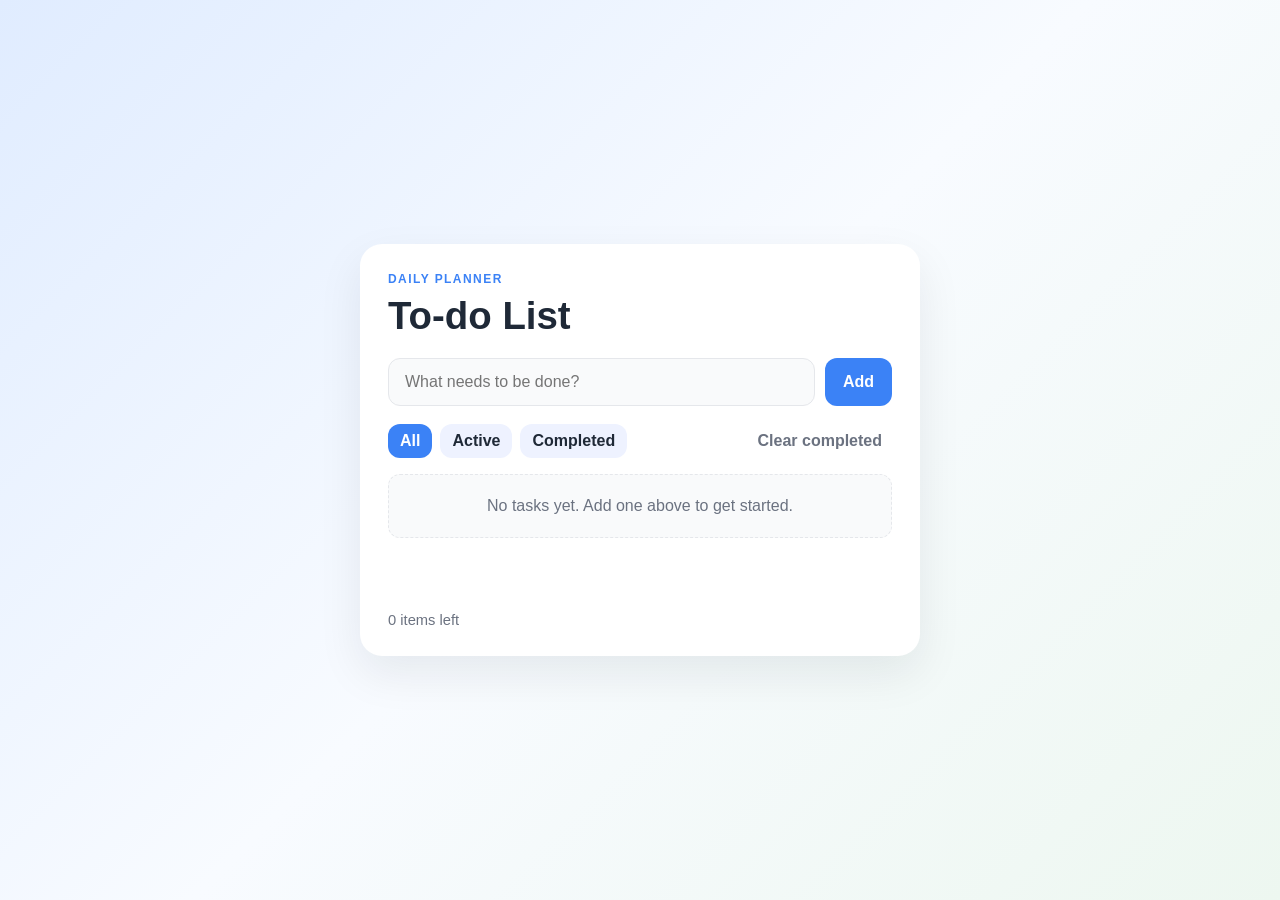
==== index.html @ 7d677d6a "Create a localStorage-powered to-do list website for the repository." ====
<!DOCTYPE html>
<html lang="en">
  <head>
    <meta charset="UTF-8" />
    <meta name="viewport" content="width=device-width, initial-scale=1.0" />
    <title>Todo List</title>
    <link rel="stylesheet" href="styles.css" />
  </head>
  <body>
    <main class="app">
      <section class="todo-card">
        <header class="header">
          <p class="eyebrow">Daily planner</p>
          <h1>To-do List</h1>
        </header>

        <form id="todo-form" class="todo-form">
          <label class="sr-only" for="todo-input">Add new task</label>
          <input
            id="todo-input"
            type="text"
            placeholder="What needs to be done?"
            autocomplete="off"
          />
          <button type="submit">Add</button>
        </form>

        <div class="toolbar">
          <div class="filters" aria-label="Task filters">
            <button class="filter-btn active" data-filter="all" type="button">All</button>
            <button class="filter-btn" data-filter="active" type="button">Active</button>
            <button class="filter-btn" data-filter="completed" type="button">Completed</button>
          </div>

          <button id="clear-completed" class="secondary-btn" type="button">
            Clear completed
          </button>
        </div>

        <ul id="todo-list" class="todo-list" aria-live="polite"></ul>

        <footer class="status-bar">
          <span id="items-left">0 items left</span>
        </footer>
      </section>
    </main>

    <script src="script.js"></script>
  </body>
</html>
---- styles.css ----
:root {
  --bg: #f4f7fb;
  --card: #ffffff;
  --primary: #3b82f6;
  --primary-dark: #1d4ed8;
  --success: #22c55e;
  --danger: #ef4444;
  --text: #1f2937;
  --muted: #6b7280;
  --line: #e5e7eb;
  --shadow: 0 18px 45px rgba(15, 23, 42, 0.08);
}

* {
  box-sizing: border-box;
}

body {
  margin: 0;
  min-height: 100vh;
  display: grid;
  place-items: center;
  background: linear-gradient(135deg, #e0ecff, #f8fbff 50%, #edf7f0);
  font-family: Arial, Helvetica, sans-serif;
  color: var(--text);
}

button,
input {
  font: inherit;
}

.app {
  width: min(92vw, 560px);
}

.todo-card {
  background: var(--card);
  border-radius: 22px;
  box-shadow: var(--shadow);
  padding: 28px;
}

.header {
  margin-bottom: 20px;
}

.eyebrow {
  margin: 0 0 8px;
  font-size: 0.75rem;
  letter-spacing: 0.12em;
  text-transform: uppercase;
  color: var(--primary);
  font-weight: 700;
}

h1 {
  margin: 0;
  font-size: clamp(2rem, 3vw, 2.5rem);
}

.todo-form {
  display: flex;
  gap: 10px;
  margin-bottom: 18px;
}

.todo-form input {
  flex: 1;
  padding: 14px 16px;
  border: 1px solid var(--line);
  border-radius: 12px;
  background: #f9fafb;
  font-size: 1rem;
  transition: border-color 0.2s ease, box-shadow 0.2s ease;
}

.todo-form input:focus {
  outline: none;
  border-color: var(--primary);
  box-shadow: 0 0 0 3px rgba(59, 130, 246, 0.15);
}

.todo-form button,
.secondary-btn,
.filter-btn,
.task-delete {
  border: none;
  border-radius: 12px;
  cursor: pointer;
  transition: transform 0.15s ease, opacity 0.15s ease;
}

.todo-form button {
  padding: 14px 18px;
  background: var(--primary);
  color: white;
  font-weight: 700;
}

.todo-form button:hover,
.secondary-btn:hover,
.filter-btn:hover,
.task-delete:hover {
  transform: translateY(-1px);
}

.toolbar {
  display: flex;
  justify-content: space-between;
  align-items: center;
  gap: 12px;
  margin-bottom: 16px;
}

.filters {
  display: flex;
  gap: 8px;
  flex-wrap: wrap;
}

.filter-btn {
  padding: 8px 12px;
  background: #eef2ff;
  color: var(--text);
  font-weight: 600;
}

.filter-btn.active {
  background: var(--primary);
  color: #fff;
}

.secondary-btn {
  background: transparent;
  color: var(--muted);
  padding: 8px 10px;
  font-weight: 600;
}

.todo-list {
  list-style: none;
  margin: 0;
  padding: 0;
  display: flex;
  flex-direction: column;
  gap: 10px;
  min-height: 120px;
}

.todo-item {
  display: flex;
  align-items: center;
  justify-content: space-between;
  gap: 10px;
  padding: 12px 14px;
  border: 1px solid var(--line);
  border-radius: 12px;
  background: #fbfdff;
}

.task-main {
  display: flex;
  align-items: center;
  gap: 12px;
  flex: 1;
  min-width: 0;
}

.task-check {
  width: 20px;
  height: 20px;
  accent-color: var(--success);
  cursor: pointer;
}

.task-text {
  flex: 1;
  overflow-wrap: anywhere;
  word-break: break-word;
}

.todo-item.completed .task-text {
  text-decoration: line-through;
  color: var(--muted);
}

.task-delete {
  background: #fff1f2;
  color: var(--danger);
  padding: 8px 10px;
  font-weight: 700;
}

.empty-state {
  border: 1px dashed var(--line);
  background: #f9fafb;
  color: var(--muted);
  border-radius: 12px;
  padding: 22px 16px;
  text-align: center;
}

.status-bar {
  margin-top: 18px;
  color: var(--muted);
  font-size: 0.92rem;
}

.sr-only {
  position: absolute;
  width: 1px;
  height: 1px;
  padding: 0;
  margin: -1px;
  overflow: hidden;
  clip: rect(0, 0, 0, 0);
  white-space: nowrap;
  border: 0;
}

@media (max-width: 480px) {
  .todo-card {
    padding: 20px 16px;
  }

  .toolbar {
    flex-direction: column;
    align-items: stretch;
  }

  .todo-form {
    flex-direction: column;
  }

  .todo-form button,
  .secondary-btn,
  .filter-btn {
    width: 100%;
  }
}
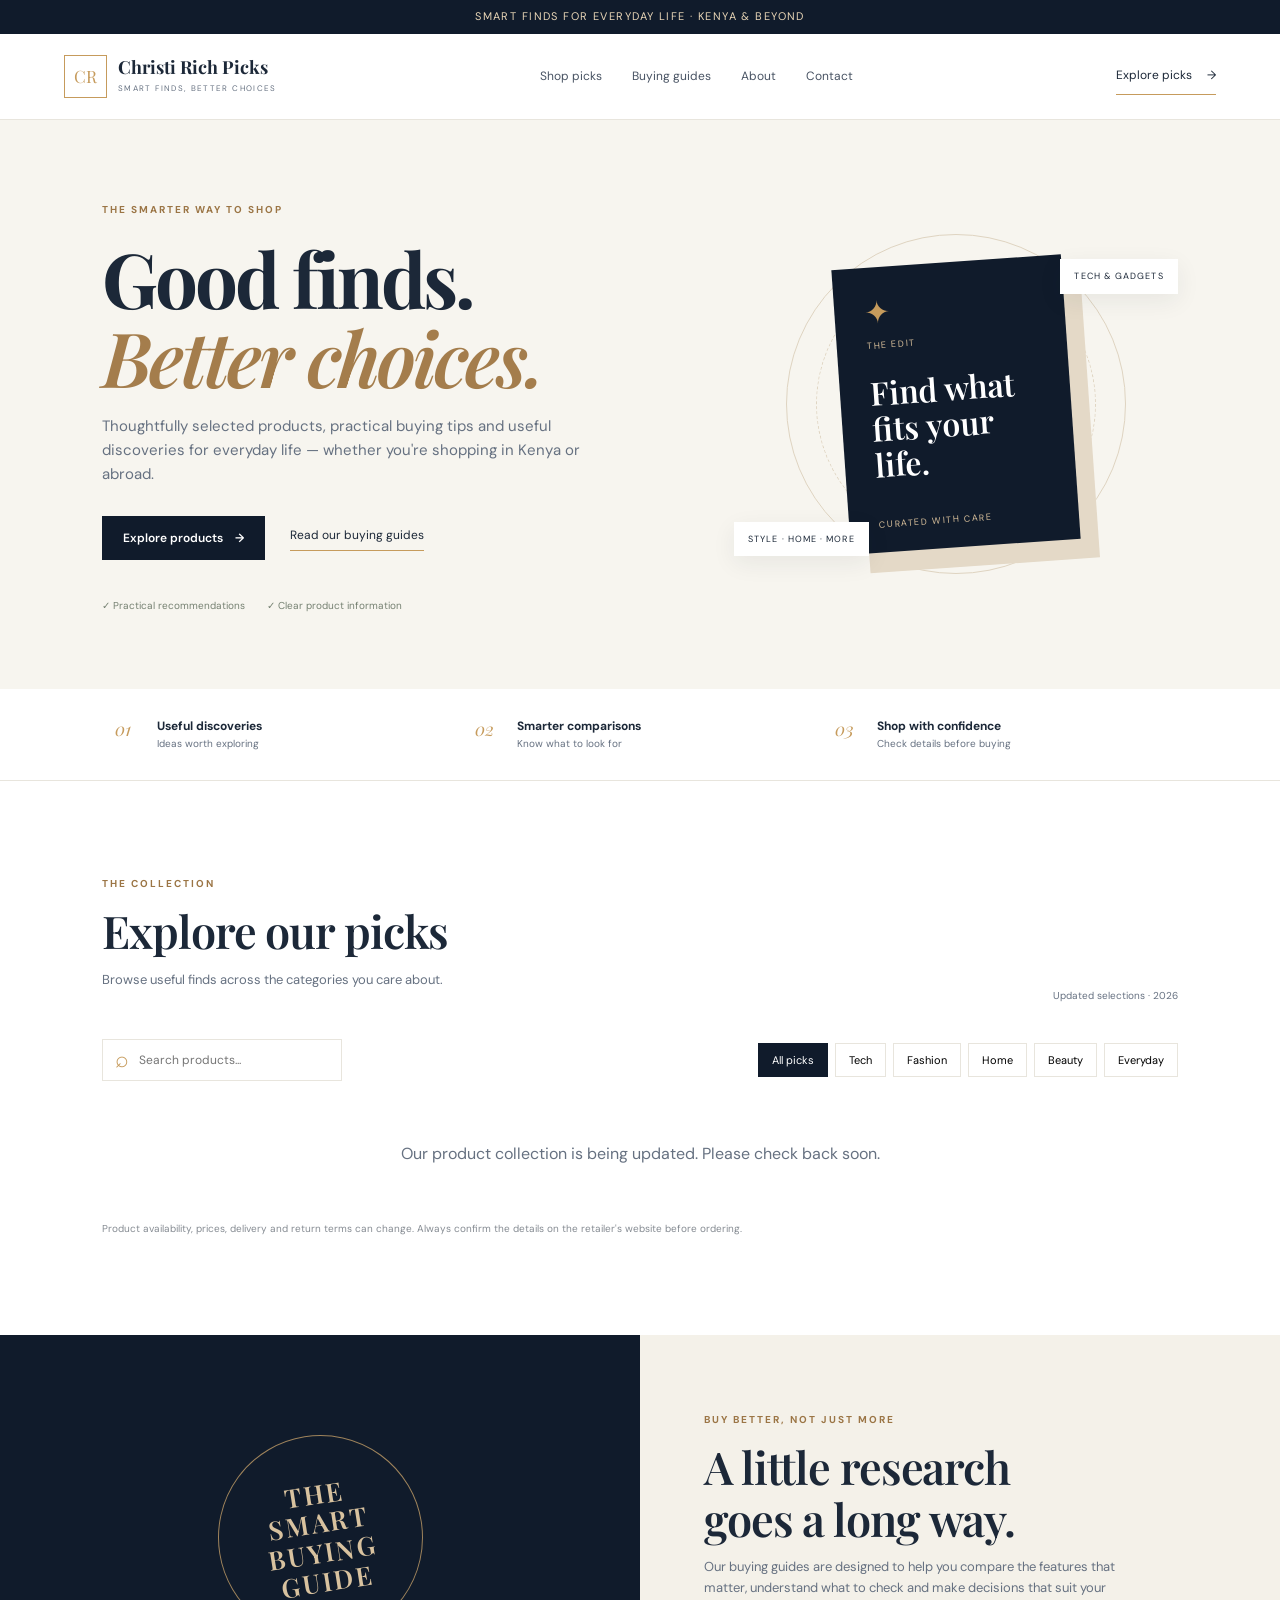
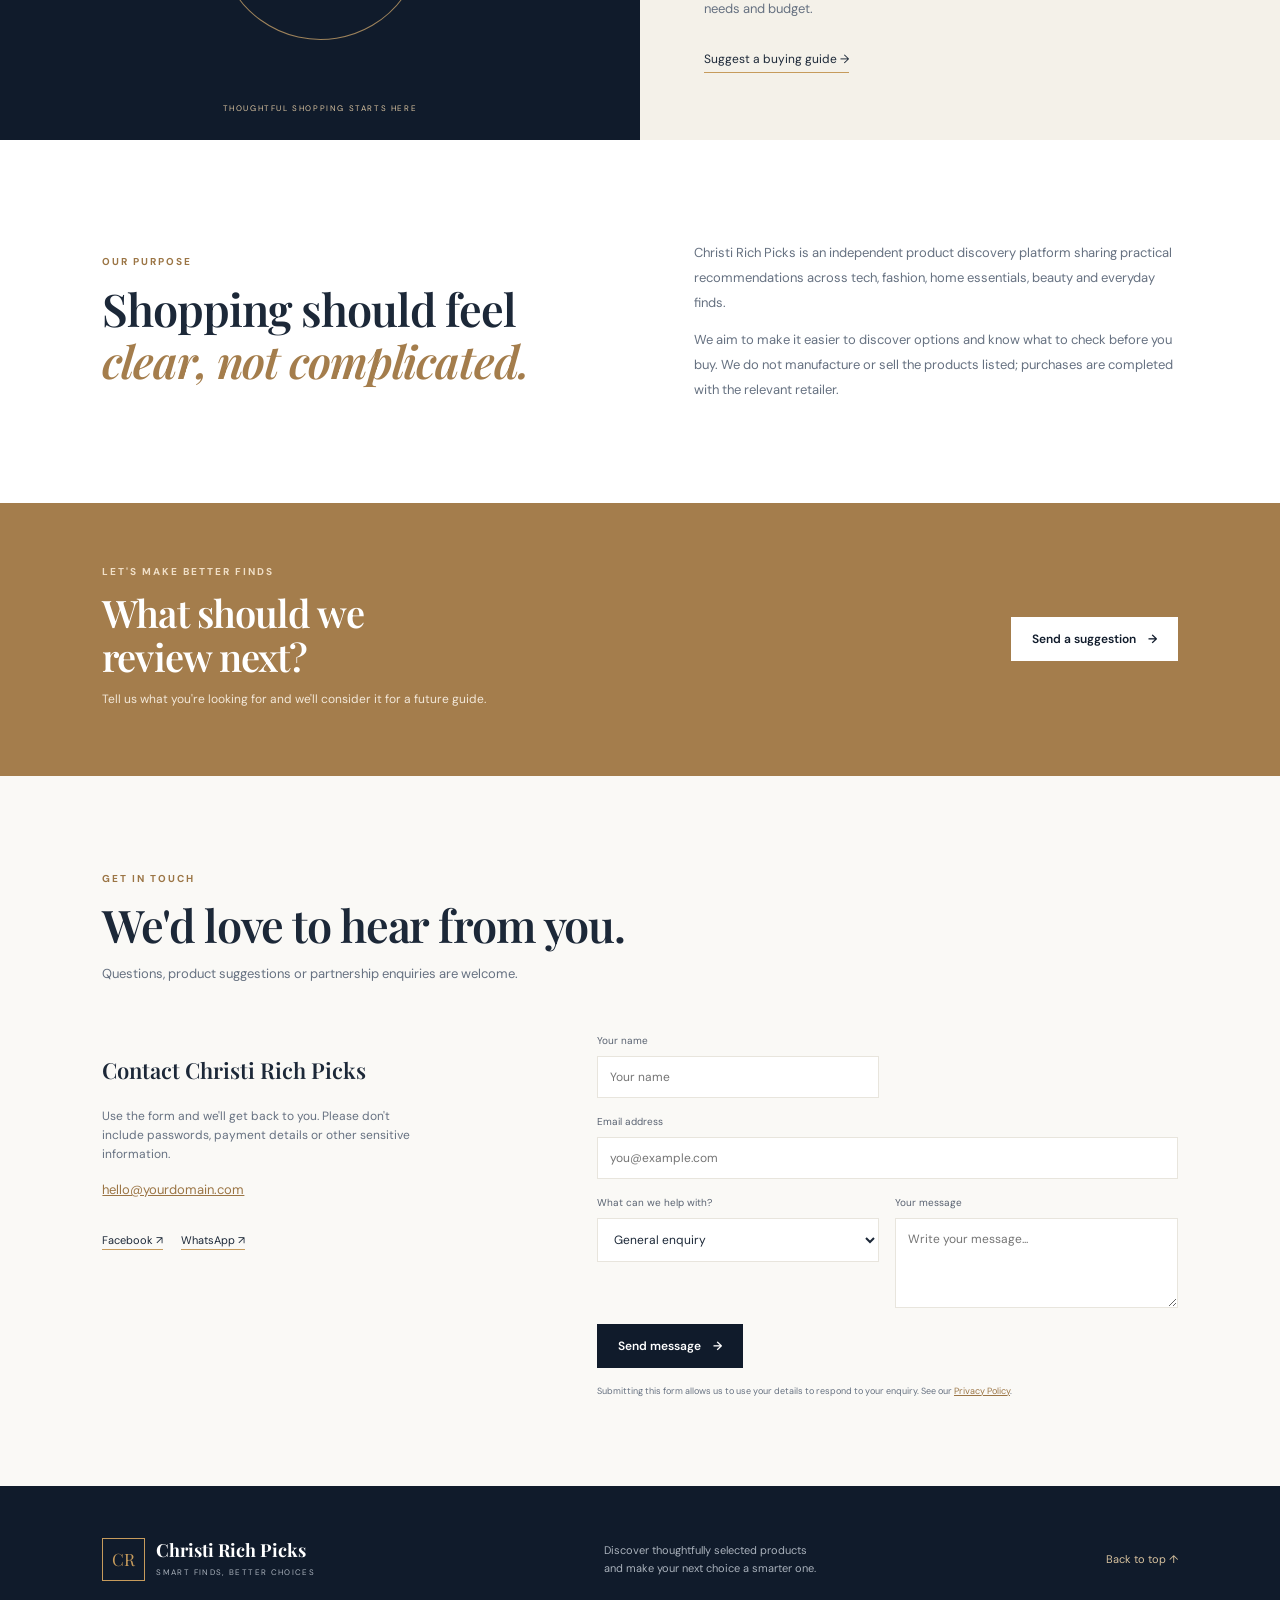
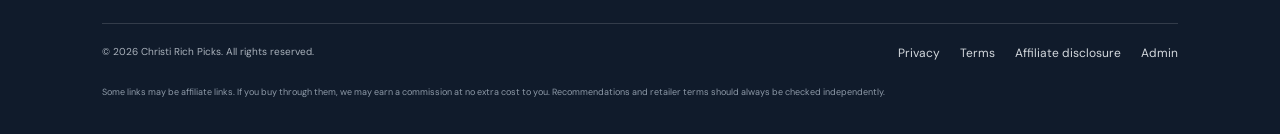
==== commit 74144da2: "Add files via upload" ====
--- a/index.html
+++ b/index.html
@@ -1,50 +1,112 @@
-<!DOCTYPE html>
+<!doctype html>
 <html lang="en">
-  <head>
-    <meta charset="UTF-8" />
-    <meta name="viewport" content="width=device-width, initial-scale=1.0" />
-    <title>Todo List</title>
-    <link rel="stylesheet" href="styles.css" />
-  </head>
-  <body>
-    <main class="app">
-      <section class="todo-card">
-        <header class="header">
-          <p class="eyebrow">Daily planner</p>
-          <h1>To-do List</h1>
-        </header>
+<head>
+  <meta charset="utf-8">
+  <meta name="viewport" content="width=device-width, initial-scale=1">
+  <meta name="description" content="Christi Rich Picks helps you discover useful tech, fashion, home and everyday products in Kenya and around the world.">
+  <meta name="theme-color" content="#101b2b">
+  <title>Christi Rich Picks | Smart Finds, Better Choices</title>
+  <link rel="icon" href="/assets/favicon.svg" type="image/svg+xml">
+  <link rel="stylesheet" href="/styles.css">
+  <meta property="og:title" content="Christi Rich Picks | Smart Finds, Better Choices">
+  <meta property="og:description" content="Discover practical product finds, comparisons and buying guides.">
+  <meta property="og:type" content="website">
+  <meta property="og:image" content="/assets/social-preview.svg">
+</head>
+<body>
+  <div class="announcement">Smart finds for everyday life · Kenya & beyond</div>
+  <header class="site-header">
+    <a class="brand" href="/" aria-label="Christi Rich Picks home">
+      <span class="brand-mark">CR</span>
+      <span><strong>Christi Rich Picks</strong><small>SMART FINDS, BETTER CHOICES</small></span>
+    </a>
+    <button class="menu-toggle" id="menuToggle" aria-label="Open navigation" aria-expanded="false">☰</button>
+    <nav id="mainNav">
+      <a href="#shop">Shop picks</a><a href="#guides">Buying guides</a><a href="#about">About</a><a href="#contact">Contact</a>
+    </nav>
+    <a class="header-cta" href="#shop">Explore picks <span>→</span></a>
+  </header>
 
-        <form id="todo-form" class="todo-form">
-          <label class="sr-only" for="todo-input">Add new task</label>
-          <input
-            id="todo-input"
-            type="text"
-            placeholder="What needs to be done?"
-            autocomplete="off"
-          />
-          <button type="submit">Add</button>
+  <main>
+    <section class="hero">
+      <div class="hero-copy">
+        <span class="eyebrow">THE SMARTER WAY TO SHOP</span>
+        <h1>Good finds.<br><em>Better choices.</em></h1>
+        <p>Thoughtfully selected products, practical buying tips and useful discoveries for everyday life — whether you're shopping in Kenya or abroad.</p>
+        <div class="hero-actions"><a class="button button-primary" href="#shop">Explore products <span>→</span></a><a class="text-link" href="#guides">Read our buying guides</a></div>
+        <div class="trust-row"><span>✓ Practical recommendations</span><span>✓ Clear product information</span></div>
+      </div>
+      <div class="hero-art" aria-label="Featured shopping categories">
+        <div class="art-orbit orbit-one"></div><div class="art-orbit orbit-two"></div>
+        <div class="art-card art-card-main"><span class="art-icon">✦</span><small>THE EDIT</small><strong>Find what<br>fits your life.</strong><span class="art-line"></span><small>CURATED WITH CARE</small></div>
+        <div class="floating-tag tag-top">TECH & GADGETS</div><div class="floating-tag tag-bottom">STYLE · HOME · MORE</div>
+      </div>
+    </section>
+
+    <section class="benefit-strip">
+      <div><span>01</span><strong>Useful discoveries</strong><small>Ideas worth exploring</small></div>
+      <div><span>02</span><strong>Smarter comparisons</strong><small>Know what to look for</small></div>
+      <div><span>03</span><strong>Shop with confidence</strong><small>Check details before buying</small></div>
+    </section>
+
+    <section class="section" id="shop">
+      <div class="section-heading">
+        <div><span class="eyebrow">THE COLLECTION</span><h2>Explore our picks</h2><p>Browse useful finds across the categories you care about.</p></div>
+        <span class="collection-note">Updated selections · 2026</span>
+      </div>
+      <div class="shop-controls">
+        <label class="search-box"><span>⌕</span><input id="productSearch" type="search" placeholder="Search products..." aria-label="Search products"></label>
+        <div class="category-filters" id="categoryFilters" aria-label="Filter by category">
+          <button class="filter active" data-category="All">All picks</button>
+          <button class="filter" data-category="Tech">Tech</button>
+          <button class="filter" data-category="Fashion">Fashion</button>
+          <button class="filter" data-category="Home">Home</button>
+          <button class="filter" data-category="Beauty">Beauty</button>
+          <button class="filter" data-category="Everyday">Everyday</button>
+        </div>
+      </div>
+      <div class="product-grid" id="productGrid" aria-live="polite"><div class="loading">Loading our picks…</div></div>
+      <p class="catalogue-note">Product availability, prices, delivery and return terms can change. Always confirm the details on the retailer's website before ordering.</p>
+    </section>
+
+    <section class="editorial" id="guides">
+      <div class="editorial-art"><div class="guide-stamp">THE<br>SMART<br>BUYING<br>GUIDE</div><span>THOUGHTFUL SHOPPING STARTS HERE</span></div>
+      <div class="editorial-copy"><span class="eyebrow">BUY BETTER, NOT JUST MORE</span><h2>A little research<br>goes a long way.</h2><p>Our buying guides are designed to help you compare the features that matter, understand what to check and make decisions that suit your needs and budget.</p><a href="#contact" class="text-link">Suggest a buying guide <span>→</span></a></div>
+    </section>
+
+    <section class="section about-section" id="about">
+      <div><span class="eyebrow">OUR PURPOSE</span><h2>Shopping should feel<br><em>clear, not complicated.</em></h2></div>
+      <div><p>Christi Rich Picks is an independent product discovery platform sharing practical recommendations across tech, fashion, home essentials, beauty and everyday finds.</p><p>We aim to make it easier to discover options and know what to check before you buy. We do not manufacture or sell the products listed; purchases are completed with the relevant retailer.</p></div>
+    </section>
+
+    <section class="newsletter-band">
+      <div><span class="eyebrow">LET'S MAKE BETTER FINDS</span><h2>What should we<br>review next?</h2><p>Tell us what you're looking for and we'll consider it for a future guide.</p></div>
+      <a class="button button-light" href="#contact">Send a suggestion <span>→</span></a>
+    </section>
+
+    <section class="section contact-section" id="contact">
+      <div class="section-heading"><div><span class="eyebrow">GET IN TOUCH</span><h2>We'd love to hear from you.</h2><p>Questions, product suggestions or partnership enquiries are welcome.</p></div></div>
+      <div class="contact-layout">
+        <div class="contact-details"><h3>Contact Christi Rich Picks</h3><p>Use the form and we'll get back to you. Please don't include passwords, payment details or other sensitive information.</p><a id="emailLink" href="mailto:hello@yourdomain.com">hello@yourdomain.com</a><div class="social-links"><a id="facebookLink" href="https://www.facebook.com/" target="_blank" rel="noopener">Facebook ↗</a><a id="whatsappLink" href="https://wa.me/" target="_blank" rel="noopener">WhatsApp ↗</a></div></div>
+        <form name="contact" method="POST" data-netlify="true" netlify-honeypot="bot-field" action="/success.html" class="contact-form">
+          <input type="hidden" name="form-name" value="contact">
+          <p class="hidden"><label>Do not fill this out: <input name="bot-field"></label></p>
+          <label>Your name<input name="name" type="text" autocomplete="name" required placeholder="Your name"></label>
+          <label>Email address<input name="email" type="email" autocomplete="email" required placeholder="you@example.com"></label>
+          <label>What can we help with?<select name="topic"><option>General enquiry</option><option>Product suggestion</option><option>Partnership enquiry</option><option>Website feedback</option></select></label>
+          <label>Your message<textarea name="message" rows="4" required placeholder="Write your message..."></textarea></label>
+          <button class="button button-primary" type="submit">Send message <span>→</span></button>
+          <small>Submitting this form allows us to use your details to respond to your enquiry. See our <a href="/privacy.html">Privacy Policy</a>.</small>
         </form>
+      </div>
+    </section>
+  </main>
 
-        <div class="toolbar">
-          <div class="filters" aria-label="Task filters">
-            <button class="filter-btn active" data-filter="all" type="button">All</button>
-            <button class="filter-btn" data-filter="active" type="button">Active</button>
-            <button class="filter-btn" data-filter="completed" type="button">Completed</button>
-          </div>
-
-          <button id="clear-completed" class="secondary-btn" type="button">
-            Clear completed
-          </button>
-        </div>
-
-        <ul id="todo-list" class="todo-list" aria-live="polite"></ul>
-
-        <footer class="status-bar">
-          <span id="items-left">0 items left</span>
-        </footer>
-      </section>
-    </main>
-
-    <script src="script.js"></script>
-  </body>
-</html>
+  <footer class="site-footer">
+    <div class="footer-top"><a class="brand brand-footer" href="/"><span class="brand-mark">CR</span><span><strong>Christi Rich Picks</strong><small>SMART FINDS, BETTER CHOICES</small></span></a><p>Discover thoughtfully selected products<br>and make your next choice a smarter one.</p><a href="#shop" class="footer-top-link">Back to top ↑</a></div>
+    <div class="footer-bottom"><span>© <span id="year"></span> Christi Rich Picks. All rights reserved.</span><div><a href="/privacy.html">Privacy</a><a href="/terms.html">Terms</a><a href="/disclosure.html">Affiliate disclosure</a><a href="/admin/">Admin</a></div></div>
+    <p class="footer-disclosure">Some links may be affiliate links. If you buy through them, we may earn a commission at no extra cost to you. Recommendations and retailer terms should always be checked independently.</p>
+  </footer>
+  <script src="/site-config.js"></script><script src="/app.js"></script>
+</body>
+</html>
--- a/styles.css
+++ b/styles.css
@@ -1,241 +1,5 @@
-:root {
-  --bg: #f4f7fb;
-  --card: #ffffff;
-  --primary: #3b82f6;
-  --primary-dark: #1d4ed8;
-  --success: #22c55e;
-  --danger: #ef4444;
-  --text: #1f2937;
-  --muted: #6b7280;
-  --line: #e5e7eb;
-  --shadow: 0 18px 45px rgba(15, 23, 42, 0.08);
-}
-
-* {
-  box-sizing: border-box;
-}
-
-body {
-  margin: 0;
-  min-height: 100vh;
-  display: grid;
-  place-items: center;
-  background: linear-gradient(135deg, #e0ecff, #f8fbff 50%, #edf7f0);
-  font-family: Arial, Helvetica, sans-serif;
-  color: var(--text);
-}
-
-button,
-input {
-  font: inherit;
-}
-
-.app {
-  width: min(92vw, 560px);
-}
-
-.todo-card {
-  background: var(--card);
-  border-radius: 22px;
-  box-shadow: var(--shadow);
-  padding: 28px;
-}
-
-.header {
-  margin-bottom: 20px;
-}
-
-.eyebrow {
-  margin: 0 0 8px;
-  font-size: 0.75rem;
-  letter-spacing: 0.12em;
-  text-transform: uppercase;
-  color: var(--primary);
-  font-weight: 700;
-}
-
-h1 {
-  margin: 0;
-  font-size: clamp(2rem, 3vw, 2.5rem);
-}
-
-.todo-form {
-  display: flex;
-  gap: 10px;
-  margin-bottom: 18px;
-}
-
-.todo-form input {
-  flex: 1;
-  padding: 14px 16px;
-  border: 1px solid var(--line);
-  border-radius: 12px;
-  background: #f9fafb;
-  font-size: 1rem;
-  transition: border-color 0.2s ease, box-shadow 0.2s ease;
-}
-
-.todo-form input:focus {
-  outline: none;
-  border-color: var(--primary);
-  box-shadow: 0 0 0 3px rgba(59, 130, 246, 0.15);
-}
-
-.todo-form button,
-.secondary-btn,
-.filter-btn,
-.task-delete {
-  border: none;
-  border-radius: 12px;
-  cursor: pointer;
-  transition: transform 0.15s ease, opacity 0.15s ease;
-}
-
-.todo-form button {
-  padding: 14px 18px;
-  background: var(--primary);
-  color: white;
-  font-weight: 700;
-}
-
-.todo-form button:hover,
-.secondary-btn:hover,
-.filter-btn:hover,
-.task-delete:hover {
-  transform: translateY(-1px);
-}
-
-.toolbar {
-  display: flex;
-  justify-content: space-between;
-  align-items: center;
-  gap: 12px;
-  margin-bottom: 16px;
-}
-
-.filters {
-  display: flex;
-  gap: 8px;
-  flex-wrap: wrap;
-}
-
-.filter-btn {
-  padding: 8px 12px;
-  background: #eef2ff;
-  color: var(--text);
-  font-weight: 600;
-}
-
-.filter-btn.active {
-  background: var(--primary);
-  color: #fff;
-}
-
-.secondary-btn {
-  background: transparent;
-  color: var(--muted);
-  padding: 8px 10px;
-  font-weight: 600;
-}
-
-.todo-list {
-  list-style: none;
-  margin: 0;
-  padding: 0;
-  display: flex;
-  flex-direction: column;
-  gap: 10px;
-  min-height: 120px;
-}
-
-.todo-item {
-  display: flex;
-  align-items: center;
-  justify-content: space-between;
-  gap: 10px;
-  padding: 12px 14px;
-  border: 1px solid var(--line);
-  border-radius: 12px;
-  background: #fbfdff;
-}
-
-.task-main {
-  display: flex;
-  align-items: center;
-  gap: 12px;
-  flex: 1;
-  min-width: 0;
-}
-
-.task-check {
-  width: 20px;
-  height: 20px;
-  accent-color: var(--success);
-  cursor: pointer;
-}
-
-.task-text {
-  flex: 1;
-  overflow-wrap: anywhere;
-  word-break: break-word;
-}
-
-.todo-item.completed .task-text {
-  text-decoration: line-through;
-  color: var(--muted);
-}
-
-.task-delete {
-  background: #fff1f2;
-  color: var(--danger);
-  padding: 8px 10px;
-  font-weight: 700;
-}
-
-.empty-state {
-  border: 1px dashed var(--line);
-  background: #f9fafb;
-  color: var(--muted);
-  border-radius: 12px;
-  padding: 22px 16px;
-  text-align: center;
-}
-
-.status-bar {
-  margin-top: 18px;
-  color: var(--muted);
-  font-size: 0.92rem;
-}
-
-.sr-only {
-  position: absolute;
-  width: 1px;
-  height: 1px;
-  padding: 0;
-  margin: -1px;
-  overflow: hidden;
-  clip: rect(0, 0, 0, 0);
-  white-space: nowrap;
-  border: 0;
-}
-
-@media (max-width: 480px) {
-  .todo-card {
-    padding: 20px 16px;
-  }
-
-  .toolbar {
-    flex-direction: column;
-    align-items: stretch;
-  }
-
-  .todo-form {
-    flex-direction: column;
-  }
-
-  .todo-form button,
-  .secondary-btn,
-  .filter-btn {
-    width: 100%;
-  }
-}
+@import url('https://fonts.googleapis.com/css2?family=DM+Sans:wght@400;500;600;700&family=Playfair+Display:ital,wght@0,600;0,700;1,600;1,700&display=swap');
+:root{--navy:#101b2b;--ink:#1c2838;--muted:#667181;--cream:#f7f5ef;--gold:#c69b5c;--line:#e8e5dd;--white:#fff;--green:#607d6b}
+*{box-sizing:border-box}html{scroll-behavior:smooth}body{margin:0;color:var(--ink);font-family:'DM Sans',Arial,sans-serif;background:#fff;line-height:1.6}a{color:inherit}.announcement{background:var(--navy);color:#e9d6b7;text-align:center;padding:8px 15px;font-size:11px;letter-spacing:.13em;text-transform:uppercase}.site-header{height:86px;padding:0 max(5vw,22px);display:flex;align-items:center;justify-content:space-between;border-bottom:1px solid var(--line);gap:24px}.brand{display:flex;align-items:center;gap:11px;text-decoration:none}.brand-mark{width:43px;height:43px;border:1px solid var(--gold);color:var(--gold);display:grid;place-items:center;font-family:'Playfair Display',serif;font-size:17px}.brand strong{display:block;font-family:'Playfair Display',serif;font-size:18px;line-height:1.2}.brand small{display:block;font-size:8px;letter-spacing:.17em;color:var(--muted);margin-top:4px}.site-header nav{display:flex;gap:30px}.site-header nav a,.footer-bottom a{font-size:12px;text-decoration:none;color:#485363}.site-header nav a:hover,.footer-bottom a:hover{color:var(--gold)}.header-cta{font-size:12px;text-decoration:none;border-bottom:1px solid var(--gold);padding:9px 0}.header-cta span,.button span{margin-left:12px}.menu-toggle{display:none;background:none;border:0;font-size:24px}.hero{min-height:540px;background:var(--cream);padding:75px max(8vw,25px);display:grid;grid-template-columns:1.1fr .9fr;align-items:center;gap:7vw;overflow:hidden}.eyebrow{font-size:10px;letter-spacing:.2em;color:#9b7545;font-weight:700}.hero h1{font-family:'Playfair Display',serif;font-size:clamp(48px,6vw,76px);line-height:1.04;letter-spacing:-.04em;margin:18px 0}.hero h1 em,.about-section h2 em{color:#a47d4c;font-weight:600}.hero-copy>p{max-width:500px;color:#667181;font-size:15px}.hero-actions{display:flex;align-items:center;gap:25px;margin-top:30px}.button{display:inline-flex;align-items:center;justify-content:center;padding:14px 21px;text-decoration:none;border:0;font:600 12px 'DM Sans',sans-serif;cursor:pointer}.button-primary{background:var(--navy);color:white}.button-primary:hover{background:#263b55}.text-link{font-size:12px;text-decoration:none;border-bottom:1px solid var(--gold);padding-bottom:5px}.trust-row{display:flex;gap:22px;margin-top:38px;color:#758071;font-size:10px}.hero-art{height:360px;position:relative;display:grid;place-items:center}.art-orbit{position:absolute;border:1px solid #dfd4c1;border-radius:50%;width:340px;height:340px}.orbit-two{width:280px;height:280px;border-style:dashed}.art-card-main{width:230px;height:285px;background:var(--navy);color:white;padding:30px;display:flex;flex-direction:column;justify-content:center;box-shadow:18px 20px 0 #e4d9c7;transform:rotate(-4deg);z-index:1}.art-icon{font-size:31px;color:var(--gold)}.art-card-main small{font-size:9px;letter-spacing:.18em;color:#d5bd99}.art-card-main strong{font:600 32px/1.12 'Playfair Display',serif;margin:22px 0}.art-line{height:1px;background:#7f705c;width:50px;margin-bottom:13px}.floating-tag{position:absolute;background:white;padding:10px 14px;font-size:9px;letter-spacing:.12em;box-shadow:0 7px 25px #17263a12;z-index:2}.tag-top{top:35px;right:0}.tag-bottom{bottom:28px;left:0}.benefit-strip{display:grid;grid-template-columns:repeat(3,1fr);padding:28px 9%;border-bottom:1px solid var(--line);gap:30px}.benefit-strip>div{display:grid;grid-template-columns:30px 1fr;column-gap:12px}.benefit-strip span{grid-row:span 2;color:var(--gold);font:italic 18px 'Playfair Display',serif}.benefit-strip strong{font-size:12px}.benefit-strip small{font-size:10px;color:var(--muted)}.section{padding:88px max(8vw,25px)}.section-heading{display:flex;justify-content:space-between;align-items:end;gap:25px;margin-bottom:35px}.section h2,.editorial h2,.newsletter-band h2{font:600 clamp(32px,4vw,45px)/1.15 'Playfair Display',serif;letter-spacing:-.025em;margin:10px 0}.section-heading p,.editorial-copy p,.about-section p{color:var(--muted);font-size:13px;max-width:560px}.collection-note{font-size:10px;color:var(--muted)}.shop-controls{display:flex;justify-content:space-between;gap:20px;align-items:center;margin-bottom:25px;flex-wrap:wrap}.search-box{border:1px solid var(--line);padding:0 12px;display:flex;align-items:center;gap:8px;width:240px;height:42px}.search-box span{font-size:23px;color:var(--gold)}.search-box input{border:0;outline:0;width:100%;font:12px 'DM Sans'}.category-filters{display:flex;gap:7px;flex-wrap:wrap}.filter{border:1px solid var(--line);background:white;padding:9px 13px;font:11px 'DM Sans';cursor:pointer}.filter.active,.filter:hover{background:var(--navy);color:white;border-color:var(--navy)}.product-grid{display:grid;grid-template-columns:repeat(4,1fr);gap:18px}.product-card{border:1px solid var(--line);background:white;min-width:0;display:flex;flex-direction:column}.product-image{height:185px;background:#f3f1eb;display:grid;place-items:center;overflow:hidden;position:relative}.product-image img{width:100%;height:100%;object-fit:cover}.product-placeholder{font:600 38px 'Playfair Display';color:#c7b89f}.product-category{position:absolute;top:12px;left:12px;background:#ffffffeb;padding:5px 8px;font-size:9px;letter-spacing:.08em;text-transform:uppercase}.product-info{padding:17px;display:flex;flex-direction:column;flex:1}.product-info h3{font:600 18px 'Playfair Display';margin:0 0 7px}.product-info p{font-size:11px;color:var(--muted);margin:0 0 15px;flex:1}.product-meta{font-size:10px;color:#9b7545;margin-bottom:13px}.product-button{display:block;text-align:center;background:var(--navy);color:white;text-decoration:none;padding:11px;font-size:10px;letter-spacing:.04em}.product-button.disabled{background:#e9e7e1;color:#72777d;pointer-events:none}.catalogue-note{font-size:10px;color:#858b92;margin-top:20px}.loading,.empty-state{padding:35px;text-align:center;color:var(--muted);grid-column:1/-1}.editorial{background:#f4f1e9;display:grid;grid-template-columns:1fr 1fr;min-height:390px}.editorial-art{background:var(--navy);color:#d8c29f;display:flex;align-items:center;justify-content:center;position:relative;min-height:350px}.guide-stamp{width:205px;height:205px;border:1px solid #9e835b;border-radius:50%;display:grid;place-content:center;text-align:center;font:600 26px/1.12 'Playfair Display';letter-spacing:.08em;transform:rotate(-9deg)}.editorial-art>span{position:absolute;bottom:25px;font-size:8px;letter-spacing:.2em}.editorial-copy{padding:70px 10%;align-self:center}.editorial-copy p{max-width:440px;margin-bottom:25px}.about-section{display:grid;grid-template-columns:1fr 1fr;gap:10%;align-items:center}.about-section h2{font-size:clamp(32px,4vw,45px)}.about-section p{line-height:1.9}.newsletter-band{background:#a47d4c;color:white;padding:54px max(8vw,25px);display:flex;align-items:center;justify-content:space-between;gap:30px}.newsletter-band .eyebrow{color:#f0dfc7}.newsletter-band h2{font-size:38px;margin:8px 0}.newsletter-band p{font-size:12px;color:#f3e8d9}.button-light{background:white;color:var(--navy);white-space:nowrap}.contact-section{background:#faf9f6}.contact-layout{display:grid;grid-template-columns:.8fr 1.2fr;gap:10%}.contact-details h3{font:600 22px 'Playfair Display'}.contact-details p{font-size:12px;color:var(--muted);max-width:310px}.contact-details>a{font-size:13px;color:#9b7545}.social-links{display:flex;gap:18px;margin-top:30px}.social-links a{font-size:11px;text-decoration:none;border-bottom:1px solid var(--gold)}.contact-form{display:grid;grid-template-columns:1fr 1fr;gap:16px}.contact-form label{font-size:10px;color:#596271;display:flex;flex-direction:column;gap:7px}.contact-form label:nth-child(4){grid-column:1/-1}.contact-form input,.contact-form select,.contact-form textarea{width:100%;border:1px solid var(--line);background:white;padding:12px;font:12px 'DM Sans';color:var(--ink)}.contact-form textarea{resize:vertical}.contact-form button{justify-self:start}.contact-form>small{grid-column:1/-1;font-size:9px;color:var(--muted)}.contact-form>small a{color:#9b7545}.hidden{display:none}.site-footer{background:var(--navy);color:white;padding:45px max(8vw,25px) 25px}.footer-top{display:flex;justify-content:space-between;align-items:center;gap:25px;padding-bottom:35px;border-bottom:1px solid #ffffff25}.brand-footer strong{color:white}.brand-footer small{color:#aab2bc}.footer-top p{font-size:11px;color:#aab2bc}.footer-top-link{font-size:11px;color:#d8c29f;text-decoration:none}.footer-bottom{display:flex;justify-content:space-between;gap:20px;padding-top:20px;font-size:10px;color:#aab2bc}.footer-bottom div{display:flex;gap:20px;flex-wrap:wrap}.footer-bottom a{color:#d3d8dd}.footer-disclosure{font-size:9px;color:#8e9aa8;max-width:850px;margin-top:22px}.legal-page{max-width:850px;margin:70px auto;padding:0 25px 80px}.legal-page h1{font:600 44px 'Playfair Display'}.legal-page h2{font:600 22px 'Playfair Display';margin-top:32px}.legal-page p,.legal-page li{font-size:14px;color:#596271;line-height:1.9}.legal-page .updated{font-size:11px;color:#9b7545}.success-page{text-align:center;max-width:600px;margin:120px auto;padding:25px}.success-page h1{font:600 42px 'Playfair Display'}
+@media(max-width:900px){.site-header{padding:0 22px}.site-header nav{gap:15px}.hero{padding:60px 6%;gap:3vw}.product-grid{grid-template-columns:repeat(2,1fr)}.section{padding:70px 6%}}
+@media(max-width:650px){.site-header{height:72px}.menu-toggle{display:block;margin-left:auto}.site-header nav{display:none;position:absolute;z-index:5;top:72px;left:0;right:0;background:white;padding:18px 25px;box-shadow:0 12px 20px #0001;flex-direction:column}.site-header nav.open{display:flex}.header-cta{display:none}.hero{grid-template-columns:1fr;padding:55px 25px 35px}.hero-art{height:300px}.art-orbit{width:280px;height:280px}.orbit-two{width:235px;height:235px}.art-card-main{height:235px;width:190px;padding:22px}.art-card-main strong{font-size:27px}.benefit-strip{padding:22px 25px;grid-template-columns:1fr;gap:18px}.section{padding:60px 23px}.section-heading{align-items:start;flex-direction:column}.shop-controls{align-items:stretch}.search-box{width:100%}.category-filters{overflow:auto;flex-wrap:nowrap;padding-bottom:5px}.filter{white-space:nowrap}.product-grid{gap:10px}.product-image{height:135px}.product-info{padding:12px}.product-info h3{font-size:16px}.product-info p{font-size:10px}.editorial{grid-template-columns:1fr}.editorial-art{min-height:270px}.editorial-copy{padding:48px 25px}.about-section{grid-template-columns:1fr;gap:10px}.newsletter-band{padding:45px 25px;align-items:flex-start;flex-direction:column}.contact-layout{grid-template-columns:1fr;gap:30px}.contact-form{grid-template-columns:1fr}.contact-form label:nth-child(4){grid-column:auto}.contact-form>small{grid-column:auto}.footer-top{align-items:flex-start;flex-direction:column}.footer-bottom{flex-direction:column}.footer-bottom div{gap:14px}.trust-row{flex-direction:column;gap:7px}}
